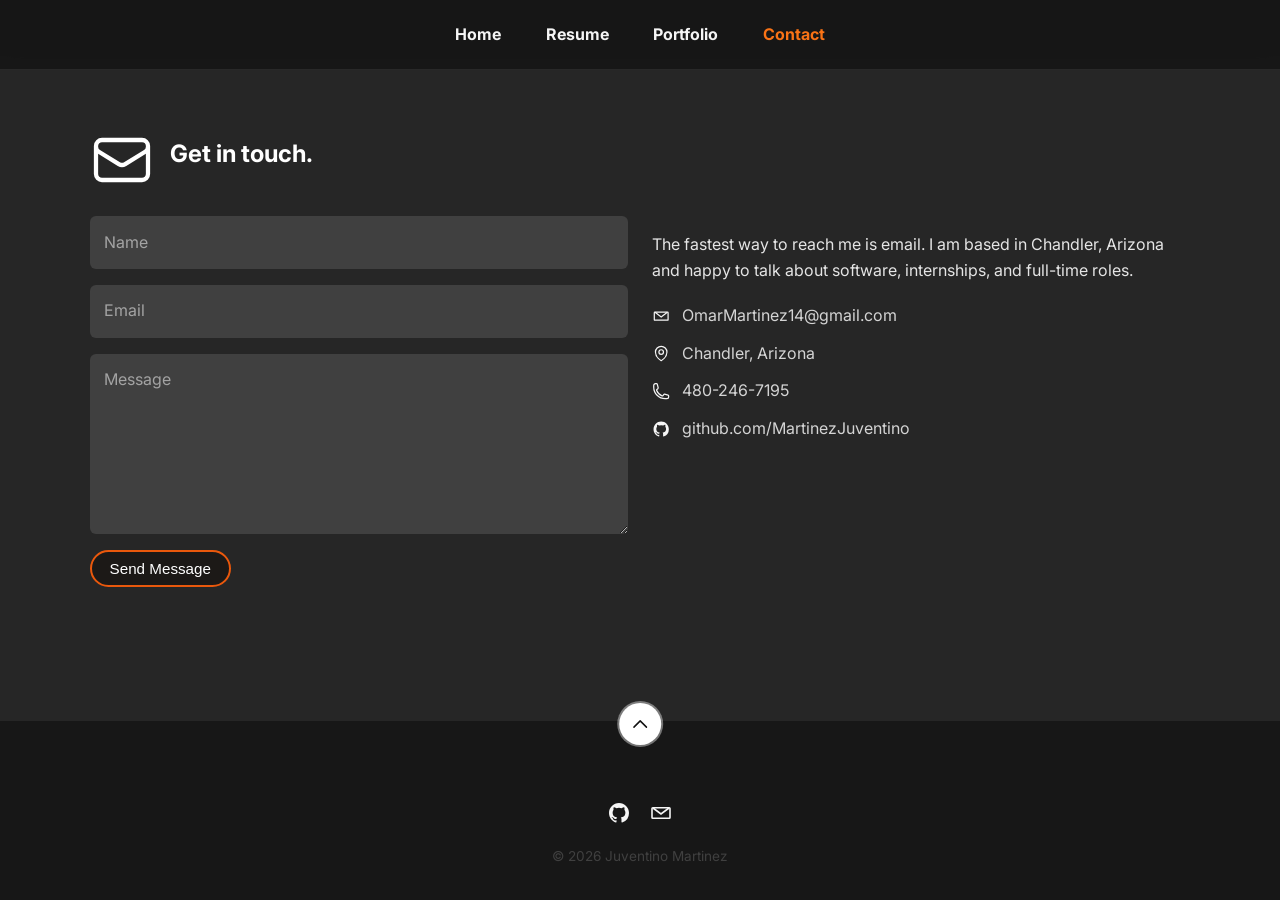
==== contact.html @ b1f65e57 "Split the site into navy Home, Resume, and Portfolio pages with working project and resume links. Co" ====
<!DOCTYPE html>
<html lang="en">
<head>
  <meta charset="utf-8" />
  <meta name="viewport" content="width=device-width, initial-scale=1" />
  <title>Contact — Juventino Martinez</title>
  <meta name="description" content="Contact Juventino Martinez, a Chandler, Arizona based software developer." />
  <link rel="preconnect" href="https://fonts.googleapis.com" />
  <link rel="preconnect" href="https://fonts.gstatic.com" crossorigin />
  <link href="https://fonts.googleapis.com/css2?family=Inter:wght@400;500;600;700;800&display=swap" rel="stylesheet" />
  <link rel="stylesheet" href="css/style.css" />
</head>
<body class="subpage" id="top">
  <a class="skip-link" href="#content">Skip to content</a>

  <header class="site-header" id="headerNav">
    <nav class="desktop-nav" aria-label="Primary">
      <a href="index.html">Home</a>
      <a href="resume.html">Resume</a>
      <a href="Portfolio.html">Portfolio</a>
      <a href="contact.html" aria-current="page">Contact</a>
    </nav>
    <button class="menu-toggle" type="button" aria-label="Open menu" aria-expanded="false" aria-controls="mobile-nav">
      <svg viewBox="0 0 24 24" aria-hidden="true"><path fill="currentColor" d="M3.75 6.75h16.5a.75.75 0 0 0 0-1.5H3.75a.75.75 0 0 0 0 1.5Zm0 6h16.5a.75.75 0 0 0 0-1.5H3.75a.75.75 0 0 0 0 1.5Zm0 6h16.5a.75.75 0 0 0 0-1.5H3.75a.75.75 0 0 0 0 1.5Z"/></svg>
    </button>
  </header>

  <div class="mobile-nav" id="mobile-nav" hidden>
    <div class="mobile-nav-panel">
      <a href="index.html">Home</a>
      <a href="resume.html">Resume</a>
      <a href="Portfolio.html">Portfolio</a>
      <a href="contact.html" aria-current="page">Contact</a>
    </div>
  </div>

  <main class="page-main" id="content">
    <section class="section section-dark contact">
      <div class="wrap">
        <div class="contact-heading">
          <svg viewBox="0 0 24 24" aria-hidden="true"><path fill="none" stroke="currentColor" stroke-width="1.6" stroke-linecap="round" stroke-linejoin="round" d="M21.75 6.75v10.5a2.25 2.25 0 0 1-2.25 2.25h-15a2.25 2.25 0 0 1-2.25-2.25V6.75m19.5 0A2.25 2.25 0 0 0 19.5 4.5h-15a2.25 2.25 0 0 0-2.25 2.25m19.5 0v.243a2.25 2.25 0 0 1-1.07 1.916l-7.5 4.615a2.25 2.25 0 0 1-2.36 0L3.32 8.91a2.25 2.25 0 0 1-1.07-1.916V6.75"/></svg>
          <h2>Get in touch.</h2>
        </div>
        <div class="contact-grid">
          <form id="contact-form">
            <label class="sr-only" for="name">Name</label>
            <input id="name" name="name" type="text" placeholder="Name" required autocomplete="name" />
            <label class="sr-only" for="email">Email</label>
            <input id="email" name="email" type="email" placeholder="Email" required autocomplete="email" />
            <label class="sr-only" for="message">Message</label>
            <textarea id="message" name="message" rows="6" maxlength="250" placeholder="Message" required></textarea>
            <button class="btn btn-primary" type="submit">Send Message</button>
            <p class="form-note" id="form-note" hidden></p>
          </form>
          <div>
            <p>The fastest way to reach me is email. I am based in Chandler, Arizona and happy to talk about software, internships, and full-time roles.</p>
            <ul class="contact-list">
              <li>
                <a href="mailto:OmarMartinez14@gmail.com">
                  <svg viewBox="0 0 24 24" aria-hidden="true"><path fill="none" stroke="currentColor" stroke-width="1.6" d="M3.75 6.75h16.5a.75.75 0 0 1 .75.75v9a.75.75 0 0 1-.75.75H3.75a.75.75 0 0 1-.75-.75v-9a.75.75 0 0 1 .75-.75Z"/><path fill="none" stroke="currentColor" stroke-width="1.6" d="m4 7 8 6 8-6"/></svg>
                  OmarMartinez14@gmail.com
                </a>
              </li>
              <li>
                <a href="https://www.google.com/maps/place/Chandler,+AZ" target="_blank" rel="noopener noreferrer">
                  <svg viewBox="0 0 24 24" aria-hidden="true"><path fill="none" stroke="currentColor" stroke-width="1.6" stroke-linecap="round" stroke-linejoin="round" d="M15 10.5a3 3 0 1 1-6 0 3 3 0 0 1 6 0Z"/><path fill="none" stroke="currentColor" stroke-width="1.6" d="M19.5 10.5c0 7.142-7.5 11.25-7.5 11.25S4.5 17.642 4.5 10.5a7.5 7.5 0 1 1 15 0Z"/></svg>
                  Chandler, Arizona
                </a>
              </li>
              <li>
                <a href="tel:+14802467195">
                  <svg viewBox="0 0 24 24" aria-hidden="true"><path fill="none" stroke="currentColor" stroke-width="1.6" stroke-linecap="round" stroke-linejoin="round" d="M2.25 6.75c0 8.284 6.716 15 15 15h2.25a2.25 2.25 0 0 0 2.25-2.25v-1.372c0-.516-.351-.966-.852-1.091l-4.423-1.106c-.44-.11-.902.055-1.173.417l-.97 1.293c-.282.376-.769.542-1.21.38a12.035 12.035 0 0 1-7.143-7.143c-.162-.441.004-.928.38-1.21l1.293-.97c.363-.271.527-.734.417-1.173L6.963 3.102a1.125 1.125 0 0 0-1.091-.852H4.5A2.25 2.25 0 0 0 2.25 4.5v2.25Z"/></svg>
                  480-246-7195
                </a>
              </li>
              <li>
                <a href="https://github.com/MartinezJuventino" target="_blank" rel="noopener noreferrer">
                  <svg viewBox="0 0 24 24" aria-hidden="true"><path fill="currentColor" d="M12 2C6.477 2 2 6.484 2 12.017c0 4.425 2.865 8.18 6.839 9.504.5.092.682-.217.682-.483 0-.237-.008-.868-.013-1.703-2.782.605-3.369-1.343-3.369-1.343-.454-1.158-1.11-1.466-1.11-1.466-.908-.62.069-.608.069-.608 1.003.07 1.531 1.032 1.531 1.032.892 1.53 2.341 1.088 2.91.832.092-.647.35-1.088.636-1.338-2.22-.253-4.555-1.113-4.555-4.951 0-1.093.39-1.988 1.029-2.688-.103-.253-.446-1.272.098-2.65 0 0 .84-.27 2.75 1.026A9.564 9.564 0 0 1 12 6.844a9.59 9.59 0 0 1 2.504.337c1.909-1.296 2.747-1.027 2.747-1.027.546 1.379.202 2.398.1 2.651.64.7 1.028 1.595 1.028 2.688 0 3.848-2.339 4.695-4.566 4.943.359.309.678.92.678 1.855 0 1.338-.012 2.419-.012 2.747 0 .268.18.58.688.482A10.019 10.019 0 0 0 22 12.017C22 6.484 17.522 2 12 2Z"/></svg>
                  github.com/MartinezJuventino
                </a>
              </li>
            </ul>
          </div>
        </div>
      </div>
    </section>
  </main>

  <footer class="site-footer">
    <a class="scroll-up" href="#top" aria-label="Back to top">
      <svg viewBox="0 0 24 24" aria-hidden="true"><path fill="none" stroke="currentColor" stroke-width="1.8" stroke-linecap="round" stroke-linejoin="round" d="m4.5 15.75 7.5-7.5 7.5 7.5"/></svg>
    </a>
    <div class="socials footer-socials">
      <a href="https://github.com/MartinezJuventino" target="_blank" rel="noopener noreferrer" aria-label="GitHub">
        <svg viewBox="0 0 24 24" aria-hidden="true"><path fill="currentColor" d="M12 2C6.477 2 2 6.484 2 12.017c0 4.425 2.865 8.18 6.839 9.504.5.092.682-.217.682-.483 0-.237-.008-.868-.013-1.703-2.782.605-3.369-1.343-3.369-1.343-.454-1.158-1.11-1.466-1.11-1.466-.908-.62.069-.608.069-.608 1.003.07 1.531 1.032 1.531 1.032.892 1.53 2.341 1.088 2.91.832.092-.647.35-1.088.636-1.338-2.22-.253-4.555-1.113-4.555-4.951 0-1.093.39-1.988 1.029-2.688-.103-.253-.446-1.272.098-2.65 0 0 .84-.27 2.75 1.026A9.564 9.564 0 0 1 12 6.844a9.59 9.59 0 0 1 2.504.337c1.909-1.296 2.747-1.027 2.747-1.027.546 1.379.202 2.398.1 2.651.64.7 1.028 1.595 1.028 2.688 0 3.848-2.339 4.695-4.566 4.943.359.309.678.92.678 1.855 0 1.338-.012 2.419-.012 2.747 0 .268.18.58.688.482A10.019 10.019 0 0 0 22 12.017C22 6.484 17.522 2 12 2Z"/></svg>
      </a>
      <a href="mailto:OmarMartinez14@gmail.com" aria-label="Email">
        <svg viewBox="0 0 24 24" aria-hidden="true"><path fill="none" stroke="currentColor" stroke-width="1.6" d="M3.75 6.75h16.5a.75.75 0 0 1 .75.75v9a.75.75 0 0 1-.75.75H3.75a.75.75 0 0 1-.75-.75v-9a.75.75 0 0 1 .75-.75Z"/><path fill="none" stroke="currentColor" stroke-width="1.6" d="m4 7 8 6 8-6"/></svg>
      </a>
    </div>
    <p class="copyright">© <span id="year"></span> Juventino Martinez</p>
  </footer>

  <script src="js/site.js"></script>
</body>
</html>
---- css/style.css ----
:root {
  --orange: #f97316;
  --orange-strong: #ea580c;
  --white: #fff;
  --stone-100: #f5f5f4;
  --stone-200: #e7e5e4;
  --neutral-100: #f5f5f5;
  --neutral-200: #e5e5e5;
  --neutral-300: #d4d4d4;
  --neutral-400: #a3a3a3;
  --neutral-500: #737373;
  --neutral-700: #404040;
  --neutral-800: #262626;
  --neutral-900: #171717;
  --gray-800: #1f2937;
  --text: #171717;
  --muted: #525252;
  --header-h: 56px;
}

*,
*::before,
*::after {
  box-sizing: border-box;
}

html {
  scroll-behavior: smooth;
}

body {
  margin: 0;
  font-family: Inter, ui-sans-serif, system-ui, -apple-system, Segoe UI, sans-serif;
  color: var(--text);
  background: var(--neutral-900);
  line-height: 1.6;
}

img {
  max-width: 100%;
}

a {
  color: inherit;
  text-decoration: none;
}

h1,
h2,
h3 {
  line-height: 1.2;
}

.skip-link {
  position: absolute;
  left: -999px;
  top: 0;
  background: var(--accent, var(--orange));
  color: #fff;
  padding: 0.5rem 1rem;
  z-index: 100;
}

.skip-link:focus {
  left: 0.5rem;
  top: 0.5rem;
}

.sr-only {
  position: absolute;
  width: 1px;
  height: 1px;
  padding: 0;
  margin: -1px;
  overflow: hidden;
  clip: rect(0, 0, 0, 0);
  border: 0;
}

.wrap {
  width: min(1100px, calc(100% - 2rem));
  margin: 0 auto;
}

.section {
  padding: 4.5rem 0;
  scroll-margin-top: 5rem;
}

.section-dark {
  background: var(--neutral-800);
  color: #e5e5e5;
}

.section-light {
  background: var(--neutral-100);
  color: var(--text);
}

.center {
  text-align: center;
}

/* Header */
.site-header {
  position: fixed;
  top: 0;
  left: 0;
  right: 0;
  z-index: 50;
  display: flex;
  justify-content: center;
  gap: 2rem;
  padding: 1rem;
  background: rgb(23 23 23 / 50%);
  backdrop-filter: blur(10px);
}

.subpage {
  display: flex;
  flex-direction: column;
  min-height: 100vh;
}

.subpage .site-header {
  background: rgb(23 23 23 / 94%);
  border-bottom: 1px solid rgb(255 255 255 / 8%);
}

.page-main {
  flex: 1;
  display: flex;
  flex-direction: column;
  padding-top: var(--header-h);
}

.page-main > .section {
  flex: 1;
}

.desktop-nav {
  display: none;
  gap: 2rem;
}

.desktop-nav a,
.mobile-nav a {
  color: #f5f5f5;
  font-weight: 700;
  text-transform: capitalize;
  padding: 0.35rem 0.4rem;
  border-radius: 6px;
  transition: color 0.3s ease;
}

.desktop-nav a:hover,
.desktop-nav a.active,
.mobile-nav a.active {
  color: var(--orange);
}

.menu-toggle {
  display: none;
  position: fixed;
  top: 0.5rem;
  right: 0.5rem;
  z-index: 60;
  border: 0;
  border-radius: 6px;
  background: var(--orange);
  color: #fff;
  padding: 0.5rem;
  cursor: pointer;
}

.menu-toggle svg {
  width: 2rem;
  height: 2rem;
  display: block;
}

.mobile-nav {
  position: fixed;
  inset: 0;
  z-index: 55;
  background: rgb(28 25 23 / 75%);
}

.mobile-nav-panel {
  width: 80%;
  max-width: 20rem;
  height: 100%;
  background: #292524;
  padding: 3.5rem 1rem 1rem;
  display: flex;
  flex-direction: column;
  gap: 0.5rem;
  transform: translateX(-100%);
  animation: slide-in 0.3s ease forwards;
}

@keyframes slide-in {
  to {
    transform: translateX(0);
  }
}

@media (min-width: 640px) {
  .desktop-nav {
    display: flex;
  }

  .menu-toggle {
    display: none;
  }
}

@media (max-width: 639px) {
  .site-header,
  .subpage .site-header {
    background: transparent;
    backdrop-filter: none;
    border-bottom: 0;
    padding: 0;
  }

  .menu-toggle {
    display: block;
  }
}

/* Hero */
.hero {
  position: relative;
  min-height: 100vh;
  display: flex;
  align-items: center;
  justify-content: center;
  overflow: hidden;
  color: #fff;
}

.hero-bg {
  position: absolute;
  inset: 0;
  background: url("../images/header-background.webp") center / cover no-repeat;
  transform: scale(1.05);
  animation: kenburns 28s ease-in-out infinite alternate;
}

body.home .hero-bg {
  background-image: url("../images/hero-desk.jpg");
  background-position: center 42%;
}

@keyframes kenburns {
  from {
    transform: scale(1.05) translate3d(0, 0, 0);
  }
  to {
    transform: scale(1.14) translate3d(-1.5%, -1%, 0);
  }
}

.stars {
  position: absolute;
  inset: 0;
  pointer-events: none;
  background-image:
    radial-gradient(1.5px 1.5px at 12% 18%, rgb(255 255 255 / 80%), transparent),
    radial-gradient(1px 1px at 28% 42%, rgb(255 255 255 / 70%), transparent),
    radial-gradient(1.5px 1.5px at 63% 22%, rgb(255 255 255 / 85%), transparent),
    radial-gradient(1px 1px at 81% 36%, rgb(255 255 255 / 60%), transparent),
    radial-gradient(1.5px 1.5px at 74% 68%, rgb(255 255 255 / 70%), transparent),
    radial-gradient(1px 1px at 41% 78%, rgb(255 255 255 / 55%), transparent);
  animation: twinkle 4.5s ease-in-out infinite;
}

@keyframes twinkle {
  0%,
  100% {
    opacity: 0.35;
  }
  50% {
    opacity: 0.9;
  }
}

.hero-card {
  position: relative;
  z-index: 1;
  width: min(64rem, calc(100% - 2rem));
  text-align: center;
  padding: 1.5rem;
  border-radius: 0.75rem;
  background: rgb(31 41 55 / 40%);
  box-shadow: 0 10px 30px rgb(0 0 0 / 35%);
  backdrop-filter: blur(8px);
  animation: rise 0.9s ease both;
}

@keyframes rise {
  from {
    opacity: 0;
    transform: translateY(24px);
  }
  to {
    opacity: 1;
    transform: translateY(0);
  }
}

.hero-card h1 {
  margin: 0 0 1rem;
  font-size: clamp(2.25rem, 6vw, 4.5rem);
  font-weight: 800;
}

.hero-card p {
  margin: 0 auto 1rem;
  max-width: 48rem;
  color: #e7e5e4;
  font-size: clamp(0.95rem, 1.6vw, 1.125rem);
}

.hero-card strong {
  color: #f5f5f4;
  font-weight: 700;
}

.socials {
  display: flex;
  justify-content: center;
  gap: 1rem;
  margin: 1rem 0 1.25rem;
}

.socials a {
  color: #f5f5f5;
  width: 1.6rem;
  height: 1.6rem;
  display: grid;
  place-items: center;
  transition: color 0.2s ease, transform 0.2s ease;
}

.socials a:hover {
  color: var(--orange);
  transform: translateY(-2px);
}

.socials svg {
  width: 1.5rem;
  height: 1.5rem;
}

.hero-actions {
  display: flex;
  justify-content: center;
  gap: 1rem;
  flex-wrap: wrap;
}

.btn {
  display: inline-flex;
  align-items: center;
  gap: 0.5rem;
  border-radius: 999px;
  border: 2px solid #fff;
  padding: 0.5rem 1.1rem;
  font-size: 0.95rem;
  font-weight: 500;
  color: #fff;
  background: transparent;
  cursor: pointer;
  transition: background 0.2s ease, transform 0.2s ease;
}

.btn svg {
  width: 1.25rem;
  height: 1.25rem;
}

.btn:hover,
.btn:focus-visible {
  background: rgb(55 65 81 / 80%);
}

.btn-primary {
  border-color: var(--orange);
}

.scroll-down,
.scroll-up {
  position: absolute;
  left: 50%;
  transform: translateX(-50%);
  width: 2.4rem;
  height: 2.4rem;
  border-radius: 999px;
  background: #fff;
  color: #111;
  display: grid;
  place-items: center;
  box-shadow: 0 0 0 2px rgb(255 255 255 / 40%);
}

.scroll-down {
  bottom: 1.5rem;
  animation: bounce 2s ease-in-out infinite;
}

.scroll-down svg,
.scroll-up svg {
  width: 1.25rem;
  height: 1.25rem;
}

@keyframes bounce {
  0%,
  100% {
    transform: translateX(-50%) translateY(0);
  }
  50% {
    transform: translateX(-50%) translateY(6px);
  }
}

/* About */
.about-grid {
  display: grid;
  gap: 1.5rem;
}

.avatar {
  width: 8rem;
  height: 8rem;
  border-radius: 0.75rem;
  display: grid;
  place-items: center;
  font-weight: 800;
  font-size: 2rem;
  color: #fff;
  background: linear-gradient(145deg, #1e3a5f, #0b1220 55%, var(--orange));
  justify-self: center;
}

.section-dark h2 {
  color: #fff;
  margin: 0 0 0.75rem;
  font-size: 1.5rem;
}

.about-facts {
  list-style: none;
  padding: 0;
  margin: 1.5rem 0 0;
  display: grid;
  gap: 1rem;
}

.about-facts li {
  display: flex;
  gap: 0.5rem;
  align-items: flex-start;
  font-size: 0.95rem;
}

.about-facts svg {
  width: 1.25rem;
  height: 1.25rem;
  flex: 0 0 auto;
  color: #fff;
  margin-top: 0.1rem;
}

.about-facts strong {
  color: #fff;
}

@media (min-width: 768px) {
  .about-grid {
    grid-template-columns: 10rem 1fr;
    align-items: start;
  }

  .avatar {
    width: 8rem;
    height: 8rem;
    justify-self: start;
  }

  .about-facts {
    grid-template-columns: 1fr 1fr;
  }
}

/* Home page — navy glass look */
body.home,
body.resume-page,
body.portfolio-page {
  --accent: #3b82f6;
  --accent-strong: #2563eb;
  --navy: #071422;
  --navy-deep: #050d18;
  background: var(--navy-deep);
}

body.home .site-header,
body.resume-page .site-header,
body.portfolio-page .site-header {
  background: rgb(7 18 34 / 42%);
}

body.resume-page.subpage .site-header,
body.portfolio-page.subpage .site-header {
  border-bottom: 0;
}

body.home .desktop-nav,
body.resume-page .desktop-nav,
body.portfolio-page .desktop-nav {
  gap: 2.4rem;
}

body.home .desktop-nav a,
body.home .mobile-nav a,
body.resume-page .desktop-nav a,
body.resume-page .mobile-nav a,
body.portfolio-page .desktop-nav a,
body.portfolio-page .mobile-nav a {
  font-weight: 500;
  color: rgb(226 232 240 / 82%);
  border-radius: 0;
  padding: 0.2rem 0.1rem 0.45rem;
}

body.home .desktop-nav a:hover,
body.home .desktop-nav a.active,
body.home .desktop-nav a[aria-current="page"],
body.home .mobile-nav a.active,
body.home .mobile-nav a[aria-current="page"],
body.resume-page .desktop-nav a:hover,
body.resume-page .desktop-nav a.active,
body.resume-page .desktop-nav a[aria-current="page"],
body.resume-page .mobile-nav a.active,
body.resume-page .mobile-nav a[aria-current="page"],
body.portfolio-page .desktop-nav a:hover,
body.portfolio-page .desktop-nav a.active,
body.portfolio-page .desktop-nav a[aria-current="page"],
body.portfolio-page .mobile-nav a.active,
body.portfolio-page .mobile-nav a[aria-current="page"] {
  color: #fff;
}

body.home .desktop-nav a.active,
body.home .desktop-nav a[aria-current="page"],
body.resume-page .desktop-nav a.active,
body.resume-page .desktop-nav a[aria-current="page"],
body.portfolio-page .desktop-nav a.active,
body.portfolio-page .desktop-nav a[aria-current="page"] {
  box-shadow: inset 0 -2px 0 #60a5fa;
}

body.home .menu-toggle,
body.resume-page .menu-toggle,
body.portfolio-page .menu-toggle {
  background: var(--accent);
}

body.home .mobile-nav,
body.resume-page .mobile-nav,
body.portfolio-page .mobile-nav {
  background: rgb(7 18 34 / 72%);
}

body.home .mobile-nav-panel,
body.resume-page .mobile-nav-panel,
body.portfolio-page .mobile-nav-panel {
  background: #0b1a30;
}

body.home .hero-card {
  width: min(54rem, calc(100% - 2rem));
  padding: 2.35rem 2.1rem 1.85rem;
  border-radius: 1.15rem;
  background: rgb(10 22 42 / 58%);
  border: 1px solid rgb(148 180 220 / 22%);
  box-shadow: 0 22px 50px rgb(0 0 0 / 38%);
  backdrop-filter: blur(18px);
}

body.home .hero-card h1 {
  margin-bottom: 0.85rem;
  font-size: clamp(2rem, 5vw, 3.2rem);
  font-weight: 700;
  letter-spacing: -0.03em;
}

body.home .hero-card p {
  margin-bottom: 1.55rem;
  color: #d7e3f2;
}

body.home .btn {
  min-width: 7.4rem;
  justify-content: center;
  padding: 0.55rem 1.25rem;
  font-weight: 600;
}

body.home .btn-primary {
  background: var(--accent);
  border-color: var(--accent);
}

body.home .btn-primary:hover,
body.home .btn-primary:focus-visible {
  background: var(--accent-strong);
  border-color: var(--accent-strong);
}

body.home .btn-ghost {
  background: transparent;
  border-color: rgb(255 255 255 / 72%);
}

body.home .btn-ghost:hover,
body.home .btn-ghost:focus-visible {
  background: rgb(15 23 42 / 55%);
}

body.home .scroll-down {
  background: rgb(10 22 42 / 62%);
  color: #fff;
  border: 1px solid rgb(255 255 255 / 38%);
  box-shadow: none;
}

body.home .about-section {
  position: relative;
  overflow: hidden;
  background: var(--navy);
  color: #d5deea;
  padding: 4.25rem 0 3.75rem;
}

body.home .about-deco {
  position: absolute;
  inset: 0;
  pointer-events: none;
  background-image:
    linear-gradient(115deg, transparent 0 8%, rgb(37 99 235 / 10%) 8.2% 8.45%, transparent 8.6% 18%, rgb(37 99 235 / 10%) 18.2% 18.4%, transparent 18.6%),
    radial-gradient(circle at 8% 70%, rgb(37 99 235 / 16%), transparent 22%),
    linear-gradient(90deg, rgb(59 130 246 / 18%) 1px, transparent 1px),
    linear-gradient(rgb(59 130 246 / 12%) 1px, transparent 1px);
  background-size: auto, auto, 120px 120px, 120px 120px;
  background-position: 0 0, 0 0, -40px 20px, -40px 20px;
  mask-image: linear-gradient(90deg, rgb(0 0 0 / 80%), transparent 42%);
}

body.home .about-deco::before,
body.home .about-deco::after {
  content: "";
  position: absolute;
  border: 1px solid rgb(59 130 246 / 28%);
  border-radius: 1.25rem;
  transform: rotate(-18deg);
}

body.home .about-deco::before {
  width: 13rem;
  height: 13rem;
  left: -3.5rem;
  top: 18%;
}

body.home .about-deco::after {
  width: 8.5rem;
  height: 8.5rem;
  left: 4.5rem;
  bottom: 8%;
}

body.home .about-grid {
  position: relative;
  z-index: 1;
  gap: 2.25rem;
}

body.home .avatar {
  width: 7.6rem;
  height: 7.6rem;
  border-radius: 1.15rem;
  border: 1px solid rgb(96 165 250 / 55%);
  background: rgb(12 28 52 / 85%);
  color: #60a5fa;
  font-family: ui-monospace, SFMono-Regular, Menlo, Consolas, monospace;
  font-size: 2.05rem;
  font-weight: 600;
  letter-spacing: -0.08em;
  box-shadow: 0 0 28px rgb(37 99 235 / 28%);
}

body.home .about-copy h2 {
  margin-bottom: 0.85rem;
  font-size: clamp(1.8rem, 3vw, 2.15rem);
  font-weight: 700;
}

body.home .about-copy p {
  margin: 0;
  max-width: 44rem;
  color: #c5d0de;
}

body.home .about-facts {
  margin-top: 1.4rem;
  padding-top: 1.3rem;
  border-top: 1px solid rgb(148 163 184 / 22%);
  gap: 1.05rem 2rem;
}

body.home .about-facts svg {
  color: #60a5fa;
}

body.home .about-facts strong {
  color: #e8eef7;
}

body.home .site-footer,
body.resume-page .site-footer,
body.portfolio-page .site-footer {
  background: var(--navy-deep);
}

body.home .socials a:hover,
body.resume-page .socials a:hover,
body.portfolio-page .socials a:hover {
  color: var(--accent);
}

body.home .copyright,
body.resume-page .copyright,
body.portfolio-page .copyright {
  color: #64748b;
}

@media (min-width: 768px) {
  body.home .about-grid {
    grid-template-columns: 8.5rem 1fr;
    align-items: start;
  }
}

/* Resume page — navy mockup */
body.resume-page {
  color: #d5deea;
}

body.resume-page .page-main {
  padding-top: 0;
}

.resume-hero {
  position: relative;
  overflow: hidden;
  min-height: 34rem;
  padding: 6.5rem 0 2.75rem;
  background:
    linear-gradient(180deg, rgb(5 13 24 / 18%) 0%, var(--navy-deep) 100%),
    #050d18;
}

.resume-hero-photo {
  position: absolute;
  inset: 0 0 auto auto;
  width: min(58%, 46rem);
  height: 100%;
  background: url("../images/hero-desk.jpg") right center / cover no-repeat;
  mask-image: linear-gradient(90deg, transparent 0%, #000 28%, #000 100%);
  -webkit-mask-image: linear-gradient(90deg, transparent 0%, #000 28%, #000 100%);
  pointer-events: none;
}

.resume-hero-photo::after {
  content: "";
  position: absolute;
  inset: 0;
  background: linear-gradient(180deg, transparent 55%, var(--navy-deep) 100%);
}

.resume-hero-copy {
  position: relative;
  z-index: 1;
  width: min(58rem, calc(100% - 2rem));
}

.resume-pill {
  display: inline-flex;
  align-items: center;
  gap: 0.45rem;
  margin: 0 0 1.15rem;
  padding: 0.38rem 0.85rem 0.38rem 0.7rem;
  border: 1px solid rgb(96 165 250 / 35%);
  border-radius: 999px;
  background: rgb(15 32 58 / 72%);
  color: #93c5fd;
  font-size: 0.82rem;
  font-weight: 600;
}

.resume-pill svg {
  width: 1rem;
  height: 1rem;
}

.resume-hero-copy h1 {
  margin: 0 0 0.45rem;
  color: #fff;
  font-size: clamp(2.4rem, 6vw, 3.7rem);
  font-weight: 800;
  letter-spacing: -0.04em;
}

.resume-hero .resume-role {
  margin: 0 0 1.15rem;
  color: #c9d7e8;
  font-size: 1.05rem;
  font-weight: 500;
}

.resume-hero .resume-role span {
  color: #64748b;
  padding: 0 0.45rem;
}

.resume-contacts {
  display: flex;
  flex-wrap: wrap;
  gap: 0.85rem 1.35rem;
  list-style: none;
  margin: 0 0 1.85rem;
  padding: 0;
}

.resume-contacts a {
  display: inline-flex;
  align-items: center;
  gap: 0.45rem;
  color: #9fb4cc;
  font-size: 0.95rem;
  font-weight: 500;
}

.resume-contacts a:hover,
.resume-contacts a:focus-visible {
  color: #fff;
}

.resume-contacts svg {
  width: 1.05rem;
  height: 1.05rem;
  color: #60a5fa;
}

.resume-summary {
  max-width: 46rem;
  padding-left: 1.05rem;
  border-left: 3px solid #3b82f6;
}

.resume-summary h2 {
  margin: 0 0 0.55rem;
  color: #fff;
  font-size: 1.2rem;
  font-weight: 700;
}

.resume-summary p {
  margin: 0;
  color: #b7c6d8;
  font-size: 0.98rem;
}

.resume-body {
  padding: 0.5rem 0 4rem;
  background: var(--navy-deep);
}

.resume-stack {
  display: grid;
  gap: 1.25rem;
}

.resume-card {
  padding: 1.45rem 1.45rem 1.35rem;
  border: 1px solid rgb(148 180 220 / 16%);
  border-radius: 1.15rem;
  background:
    linear-gradient(180deg, rgb(18 38 66 / 72%), rgb(10 24 44 / 78%));
  box-shadow: 0 18px 40px rgb(0 0 0 / 22%);
}

.resume-card h2 {
  display: flex;
  align-items: center;
  gap: 0.65rem;
  margin: 0 0 1.05rem;
  color: #fff;
  font-size: 1.28rem;
  font-weight: 700;
}

.resume-icon {
  width: 2rem;
  height: 2rem;
  border-radius: 0.65rem;
  display: grid;
  place-items: center;
  background: rgb(37 99 235 / 18%);
  color: #60a5fa;
  flex: 0 0 auto;
}

.resume-icon svg {
  width: 1.1rem;
  height: 1.1rem;
}

.resume-edu-title {
  margin: 0 0 0.3rem;
  color: #e8eef7;
  font-size: 1.05rem;
  font-weight: 700;
}

.resume-edu-meta {
  margin: 0;
  color: #8ea2b8;
}

.resume-edu-meta a {
  color: #93c5fd;
  font-weight: 600;
}

.resume-edu-meta a:hover,
.resume-edu-meta a:focus-visible,
.resume-company a:hover,
.resume-company a:focus-visible {
  text-decoration: underline;
}

.resume-edu-meta span {
  padding: 0 0.4rem;
}

.resume-job {
  display: grid;
  gap: 1.1rem;
}

.resume-job-side {
  min-width: 0;
}

.resume-logo {
  display: inline-flex;
  color: #fff;
  margin: 0 0 0.85rem;
}

.resume-logo img {
  display: block;
  width: min(13.5rem, 100%);
  height: auto;
}

.resume-job-side h3 {
  margin: 0 0 0.2rem;
  color: #fff;
  font-size: 1.02rem;
  font-weight: 700;
  line-height: 1.35;
}

.resume-company {
  margin: 0;
  color: #93c5fd;
  font-weight: 600;
}

.resume-dates {
  margin: 0.2rem 0 0;
  color: #8ea2b8;
  font-size: 0.92rem;
}

.resume-bullets {
  margin: 0;
  padding: 0 0 0 1.15rem;
  color: #c5d0de;
}

.resume-bullets li + li {
  margin-top: 0.65rem;
}

.resume-more {
  margin-top: 1.35rem;
  padding-top: 0.35rem;
  border-top: 1px solid rgb(148 163 184 / 16%);
}

.resume-more summary {
  display: flex;
  align-items: center;
  gap: 0.75rem;
  cursor: pointer;
  list-style: none;
  padding: 0.85rem 0.15rem;
}

.resume-more summary::-webkit-details-marker {
  display: none;
}

.resume-more-icon {
  width: 2rem;
  height: 2rem;
  border-radius: 999px;
  display: grid;
  place-items: center;
  background: rgb(37 99 235 / 16%);
  color: #60a5fa;
  flex: 0 0 auto;
}

.resume-more-icon::before {
  content: "···";
  font-size: 1.05rem;
  letter-spacing: 0.08em;
  line-height: 1;
  margin-top: -0.15rem;
}

.resume-more summary strong {
  display: block;
  color: #e8eef7;
  font-size: 1rem;
}

.resume-more summary small {
  display: block;
  color: #8ea2b8;
  font-size: 0.88rem;
}

.resume-more summary:hover strong,
.resume-more summary:focus-visible strong {
  color: #fff;
}

.resume-more-body {
  padding: 0.2rem 0 0.4rem;
}

.resume-job-extra {
  margin-top: 1.35rem;
  padding-top: 1.15rem;
  border-top: 1px solid rgb(148 163 184 / 14%);
}

.resume-skills {
  display: grid;
  gap: 1.15rem;
}

.resume-skills h3 {
  display: flex;
  align-items: center;
  gap: 0.4rem;
  margin: 0 0 0.4rem;
  color: #dbe7f6;
  font-size: 0.95rem;
  font-weight: 700;
}

.resume-skills h3 svg {
  width: 1rem;
  height: 1rem;
  color: #60a5fa;
}

.resume-skills p {
  margin: 0;
  color: #9fb0c4;
  font-size: 0.9rem;
}

.resume-projects-card {
  display: grid;
  gap: 1.25rem;
}

.resume-project-list {
  list-style: none;
  margin: 0;
  padding: 0;
  display: grid;
  gap: 1rem;
}

.resume-project-list a {
  display: inline-flex;
  align-items: center;
  gap: 0.35rem;
  color: #93c5fd;
  font-weight: 700;
}

.resume-project-list a svg {
  width: 0.95rem;
  height: 0.95rem;
}

.resume-project-list a:hover,
.resume-project-list a:focus-visible {
  color: #fff;
}

.resume-project-list p {
  margin: 0.2rem 0 0;
  color: #9fb0c4;
  font-size: 0.92rem;
}

.resume-laptop {
  justify-self: center;
  width: min(16.5rem, 100%);
}

.resume-laptop-lid {
  height: 9.4rem;
  border-radius: 0.7rem 0.7rem 0.35rem 0.35rem;
  border: 1px solid rgb(148 180 220 / 28%);
  background:
    radial-gradient(circle at 70% 30%, rgb(59 130 246 / 28%), transparent 42%),
    linear-gradient(160deg, #16325a, #0b1a30 58%, #071422);
  display: grid;
  place-items: center;
  color: #60a5fa;
  font-family: ui-monospace, SFMono-Regular, Menlo, Consolas, monospace;
  font-size: 2.4rem;
  font-weight: 600;
  letter-spacing: -0.08em;
  box-shadow: inset 0 0 0 6px #0b1728;
}

.resume-laptop-base {
  height: 0.7rem;
  margin: 0.15rem -0.55rem 0;
  border-radius: 0 0 0.7rem 0.7rem;
  background: linear-gradient(180deg, #1e3a5f, #0b1728);
}

@media (min-width: 768px) {
  .resume-hero {
    min-height: 38rem;
    padding: 7.2rem 0 3.2rem;
  }

  .resume-card {
    padding: 1.7rem 1.8rem 1.55rem;
  }

  .resume-job,
  .resume-job-extra {
    grid-template-columns: 15.5rem 1fr;
    gap: 1.6rem;
    align-items: start;
  }

  .resume-skills {
    grid-template-columns: repeat(4, 1fr);
    gap: 1.25rem 1.5rem;
  }

  .resume-projects-card {
    grid-template-columns: 1fr 16.5rem;
    align-items: center;
  }
}

@media (max-width: 767px) {
  .resume-hero {
    min-height: 0;
    padding: 5.25rem 0 1.5rem;
  }

  .resume-hero-photo {
    width: 100%;
    opacity: 0.28;
    mask-image: linear-gradient(180deg, #000 0%, transparent 86%);
    -webkit-mask-image: linear-gradient(180deg, #000 0%, transparent 86%);
  }

  .resume-contacts {
    flex-direction: column;
    gap: 0.55rem;
  }
}

/* Resume */
.resume-block + .resume-block {
  border-top: 2px solid var(--neutral-300);
  margin-top: 2rem;
  padding-top: 2rem;
}

.resume h2 {
  font-size: 1.35rem;
  margin: 0 0 1.25rem;
}

.resume-intro {
  margin-bottom: 0.5rem;
}

.resume-kicker {
  margin: 0 0 0.45rem;
  color: var(--orange-strong);
  font-size: 0.78rem;
  font-weight: 700;
  letter-spacing: 0.12em;
  text-transform: uppercase;
}

.resume-intro h1 {
  margin: 0 0 0.4rem;
  font-size: clamp(2rem, 4vw, 2.8rem);
  font-weight: 800;
}

.resume-role {
  margin: 0 0 0.45rem;
  font-size: 1.05rem;
  font-weight: 600;
}

.resume-role span {
  color: var(--neutral-400);
  padding: 0 0.35rem;
}

.resume-contact-line {
  margin: 0;
  color: var(--muted);
}

.resume-contact-line a {
  color: var(--orange-strong);
  font-weight: 600;
}

.resume-contact-line a:hover {
  text-decoration: underline;
}

.resume-contact-line span {
  padding: 0 0.35rem;
}

.skill-dl {
  margin: 0;
}

.skill-dl div + div {
  margin-top: 1.15rem;
}

.skill-dl dt {
  font-weight: 700;
  margin-bottom: 0.15rem;
}

.skill-dl dd {
  margin: 0;
}

.project-links {
  margin: 0;
  padding-left: 1.2rem;
}

.project-links a {
  color: var(--orange-strong);
  font-weight: 600;
}

.project-links a:hover {
  text-decoration: underline;
}

.timeline article + article {
  margin-top: 2rem;
}

.timeline h3 {
  margin: 0 0 0.35rem;
  font-size: 1.2rem;
}

.meta {
  margin: 0 0 0.75rem;
  font-size: 0.95rem;
  font-style: italic;
  color: var(--muted);
}

.meta span {
  font-style: normal;
  padding: 0 0.35rem;
}

.timeline ul {
  margin: 0;
  padding-left: 1.2rem;
}

.timeline li {
  margin: 0.35rem 0;
}

.chips {
  display: flex;
  flex-wrap: wrap;
  gap: 0.5rem;
  list-style: none;
  padding: 0;
  margin: 0;
}

.chips li {
  background: #fff;
  border: 1px solid var(--neutral-300);
  border-radius: 999px;
  padding: 0.35rem 0.75rem;
  font-size: 0.85rem;
}

.skills-lead {
  color: var(--muted);
  margin-top: 0;
}

.skill-groups {
  display: grid;
  gap: 1.5rem;
}

.skill-groups h3 {
  text-align: center;
  margin: 0 0 0.75rem;
}

.skill {
  margin-bottom: 0.65rem;
}

.skill span {
  display: block;
  margin: 0 0 0.25rem 0.4rem;
  font-size: 0.9rem;
  font-weight: 500;
}

.track {
  height: 1.25rem;
  border-radius: 999px;
  background: var(--neutral-300);
  overflow: hidden;
}

.fill {
  height: 100%;
  width: 0;
  border-radius: 999px;
  background: #fb923c;
  transition: width 1.1s ease;
}

.skill.in-view .fill {
  width: var(--level);
}

@media (min-width: 768px) {
  .skill-groups {
    grid-template-columns: 1fr 1fr;
  }

  .timeline article {
    text-align: left;
  }
}

/* Portfolio */
body.portfolio-page {
  color: #d5deea;
}

body.portfolio-page .page-main {
  position: relative;
  overflow: hidden;
  padding-top: 5.4rem;
  padding-bottom: 2rem;
}

.portfolio-deco {
  position: absolute;
  inset: 0;
  pointer-events: none;
  background-image:
    linear-gradient(115deg, transparent 0 58%, rgb(37 99 235 / 10%) 58.2% 58.45%, transparent 58.6% 78%, rgb(37 99 235 / 10%) 78.2% 78.4%, transparent 78.6%),
    radial-gradient(circle at 88% 18%, rgb(37 99 235 / 18%), transparent 24%),
    radial-gradient(circle at 8% 72%, rgb(37 99 235 / 14%), transparent 22%),
    linear-gradient(90deg, rgb(59 130 246 / 12%) 1px, transparent 1px),
    linear-gradient(rgb(59 130 246 / 10%) 1px, transparent 1px);
  background-size: auto, auto, auto, 120px 120px, 120px 120px;
}

.project-block {
  position: relative;
  z-index: 1;
  display: grid;
  gap: 1.6rem;
  margin-bottom: 2.4rem;
}

.project-block-reverse {
  padding-top: 2.4rem;
  border-top: 1px solid rgb(59 130 246 / 22%);
}

.project-copy {
  max-width: 36rem;
}

.project-pill {
  display: inline-flex;
  align-items: center;
  gap: 0.45rem;
  margin: 0 0 1rem;
  padding: 0.38rem 0.85rem 0.38rem 0.7rem;
  border: 1px solid rgb(96 165 250 / 35%);
  border-radius: 999px;
  background: rgb(15 32 58 / 72%);
  color: #93c5fd;
  font-size: 0.82rem;
  font-weight: 600;
}

.project-pill svg {
  width: 1rem;
  height: 1rem;
}

.project-copy h1,
.project-copy h2 {
  margin: 0 0 0.85rem;
  color: #fff;
  font-size: clamp(1.7rem, 3.4vw, 2.35rem);
  font-weight: 800;
  letter-spacing: -0.04em;
}

.project-copy h1 a,
.project-copy h2 a {
  color: inherit;
  white-space: nowrap;
}

.project-copy h1 a::after,
.project-copy h2 a::after {
  content: "";
  display: inline-block;
  width: 0.72em;
  height: 0.72em;
  margin: 0 0 -0.05em 0.32em;
  background: #60a5fa;
  mask: url("data:image/svg+xml;utf8,<svg xmlns='http://www.w3.org/2000/svg' viewBox='0 0 24 24'><path fill='none' stroke='black' stroke-width='2.2' stroke-linecap='round' stroke-linejoin='round' d='M7 17 17 7M9 7h8v8'/></svg>") center / contain no-repeat;
  -webkit-mask: url("data:image/svg+xml;utf8,<svg xmlns='http://www.w3.org/2000/svg' viewBox='0 0 24 24'><path fill='none' stroke='black' stroke-width='2.2' stroke-linecap='round' stroke-linejoin='round' d='M7 17 17 7M9 7h8v8'/></svg>") center / contain no-repeat;
}

.project-copy h1 a:hover,
.project-copy h1 a:focus-visible,
.project-copy h2 a:hover,
.project-copy h2 a:focus-visible {
  color: #93c5fd;
}

.project-copy > p {
  margin: 0 0 1.2rem;
  color: #b7c6d8;
  font-size: 0.98rem;
}

.tech-chips {
  display: flex;
  flex-wrap: wrap;
  gap: 0.55rem;
  list-style: none;
  margin: 0 0 1.35rem;
  padding: 0;
}

.tech-chips li {
  display: inline-flex;
  align-items: center;
  gap: 0.4rem;
  padding: 0.42rem 0.75rem;
  border-radius: 999px;
  border: 1px solid rgb(148 180 220 / 16%);
  background: rgb(12 28 52 / 78%);
  color: #dbe7f6;
  font-size: 0.82rem;
  font-weight: 600;
}

.tech-chips svg {
  width: 1rem;
  height: 1rem;
  color: #60a5fa;
}

.project-cta {
  min-width: 8.6rem;
  justify-content: center;
  padding: 0.58rem 1.2rem;
  font-weight: 600;
  background: var(--accent, #3b82f6);
  border-color: var(--accent, #3b82f6);
}

.project-cta:hover,
.project-cta:focus-visible {
  background: var(--accent-strong, #2563eb);
  border-color: var(--accent-strong, #2563eb);
}

.portfolio-close {
  position: relative;
  z-index: 1;
  display: grid;
  gap: 1.2rem;
  align-items: center;
  margin: 0.5rem auto 1.5rem;
  padding: 1.35rem 1.4rem;
  border: 1px solid rgb(148 180 220 / 16%);
  border-radius: 1.15rem;
  background: linear-gradient(180deg, rgb(18 38 66 / 72%), rgb(10 24 44 / 78%));
}

.portfolio-close .resume-laptop {
  width: min(11.5rem, 100%);
}

.portfolio-close .resume-laptop-lid {
  height: 6.6rem;
  font-size: 1.7rem;
}

.portfolio-close h2 {
  margin: 0 0 0.4rem;
  color: #fff;
  font-size: 1.35rem;
}

.portfolio-close p {
  margin: 0;
  color: #9fb0c4;
}

@media (min-width: 960px) {
  body.portfolio-page .wrap {
    width: min(1160px, calc(100% - 3rem));
  }

  .project-block {
    grid-template-columns: minmax(22rem, 1fr) minmax(22rem, 1.15fr);
    align-items: center;
    gap: 1.5rem 1rem;
    margin-bottom: 2.2rem;
  }

  .project-block-reverse {
    grid-template-columns: minmax(22rem, 1.15fr) minmax(22rem, 1fr);
  }

  .project-block-reverse .project-copy {
    order: 2;
  }

  .portfolio-close {
    grid-template-columns: 9.5rem 1fr;
    gap: 1.4rem;
    padding: 1.45rem 1.8rem;
  }
}

.coverflow {
  --cover-w: min(17.5rem, 58vw);
  --cover-h: min(12.4rem, 42vw);
  --spread: min(6.4rem, 18vw);
  position: relative;
  height: calc(var(--cover-h) + 5.2rem);
  max-width: 100%;
  overflow: hidden;
  user-select: none;
  touch-action: pan-y;
}

.coverflow-stage {
  position: absolute;
  inset: 0 0 2.6rem;
  perspective: 1400px;
  transform-style: preserve-3d;
}

.coverflow-card {
  --offset: 0;
  --scale: 1;
  --rot: 0deg;
  --depth: 0px;
  position: absolute;
  top: 50%;
  left: 50%;
  width: var(--cover-w);
  height: var(--cover-h);
  margin: 0;
  border-radius: 1.15rem;
  padding: 3px;
  background: linear-gradient(145deg, #22d3ee, #6366f1 42%, #ec4899);
  box-shadow: 0 18px 40px rgb(0 0 0 / 40%);
  transform:
    translate(-50%, -50%)
    translateX(calc(var(--offset) * var(--spread)))
    translateZ(var(--depth))
    rotateY(var(--rot))
    scale(var(--scale));
  transform-style: preserve-3d;
  transition: transform 0.55s cubic-bezier(0.22, 0.7, 0.25, 1), opacity 0.45s ease, filter 0.45s ease;
  cursor: pointer;
  overflow: hidden;
}

.coverflow-card.is-active {
  cursor: zoom-in;
  box-shadow:
    0 0 0 1px rgb(255 255 255 / 12%),
    0 0 38px rgb(59 130 246 / 35%),
    0 24px 50px rgb(0 0 0 / 55%);
}

.coverflow-card.is-hidden {
  opacity: 0;
  pointer-events: none;
}

.coverflow-card img {
  width: 100%;
  height: 100%;
  object-fit: cover;
  object-position: top center;
  border-radius: 1rem;
  display: block;
  background: #0b1220;
}

.coverflow-nav {
  position: absolute;
  top: calc(50% - 1.3rem);
  z-index: 30;
  width: 2.6rem;
  height: 2.6rem;
  border: 0;
  border-radius: 999px;
  background: #fff;
  color: #111;
  display: grid;
  place-items: center;
  cursor: pointer;
  box-shadow: 0 8px 20px rgb(0 0 0 / 35%);
}

.coverflow-nav svg {
  width: 1.2rem;
  height: 1.2rem;
}

.coverflow-nav:hover,
.coverflow-nav:focus-visible {
  background: var(--accent, #3b82f6);
  color: #fff;
  outline: none;
}

.coverflow-nav.prev {
  left: max(0.45rem, calc(50% - var(--cover-w) / 2 - 3.8rem));
}

.coverflow-nav.next {
  right: max(0.45rem, calc(50% - var(--cover-w) / 2 - 3.8rem));
}

.coverflow-dots {
  position: absolute;
  left: 0;
  right: 0;
  bottom: 0.7rem;
  display: flex;
  justify-content: center;
  gap: 0.45rem;
}

.coverflow-dots button {
  width: 0.55rem;
  height: 0.55rem;
  padding: 0;
  border: 0;
  border-radius: 999px;
  background: rgb(255 255 255 / 28%);
  cursor: pointer;
}

.coverflow-dots button.is-active {
  width: 1.35rem;
  background: var(--accent, #3b82f6);
}

body.portfolio-page .coverflow {
  --cover-w: min(18.2rem, 70vw);
  --cover-h: min(12.6rem, 48vw);
  --spread: min(6.2rem, 20vw);
}

body.portfolio-page .coverflow-stage {
  inset: 0;
}

body.portfolio-page .coverflow-dots {
  display: none;
}

body.portfolio-page .coverflow-card {
  background: linear-gradient(145deg, #38bdf8, #2563eb 55%, #1d4ed8);
  padding: 4px;
}

body.portfolio-page .coverflow::before {
  content: "";
  position: absolute;
  inset: 18% 12% 22%;
  border-radius: 50%;
  background: radial-gradient(circle, rgb(37 99 235 / 32%), transparent 68%);
  pointer-events: none;
}

@media (min-width: 960px) {
  .coverflow,
  body.portfolio-page .coverflow {
    --cover-w: 19.5rem;
    --cover-h: 13.4rem;
    --spread: 7.1rem;
    height: 22.5rem;
  }
}

@media (max-width: 639px) {
  .coverflow,
  body.portfolio-page .coverflow {
    --cover-w: min(16.5rem, 78vw);
    --cover-h: min(11.4rem, 54vw);
    --spread: min(5.2rem, 22vw);
    height: 18.5rem;
  }

  .coverflow-nav.prev {
    left: 0.4rem;
  }

  .coverflow-nav.next {
    right: 0.4rem;
  }
}

.lightbox {
  width: min(92vw, 72rem);
  max-width: 92vw;
  max-height: 92vh;
  margin: auto;
  padding: 0;
  border: 0;
  background: transparent;
}

.lightbox[open] {
  display: grid;
  place-items: center;
}

.lightbox::backdrop {
  background: rgb(0 0 0 / 82%);
}

.lightbox img {
  display: block;
  width: 100%;
  max-height: 88vh;
  object-fit: contain;
  border-radius: 0.85rem;
  background: #0b1220;
  box-shadow: 0 24px 60px rgb(0 0 0 / 55%);
}

.lightbox-close {
  position: absolute;
  top: 0.6rem;
  right: 0.6rem;
  z-index: 2;
  width: 2.4rem;
  height: 2.4rem;
  border: 0;
  border-radius: 999px;
  background: rgb(23 23 23 / 82%);
  color: #fff;
  display: grid;
  place-items: center;
  cursor: pointer;
}

.lightbox-close svg {
  width: 1.2rem;
  height: 1.2rem;
}

.lightbox-close:hover,
.lightbox-close:focus-visible {
  background: var(--orange);
  outline: none;
}

/* Contact */
.contact-heading {
  display: flex;
  align-items: center;
  gap: 1rem;
  margin-bottom: 1.5rem;
}

.contact-heading svg {
  display: none;
  width: 4rem;
  height: 4rem;
  color: #fff;
}

.contact-grid {
  display: grid;
  gap: 1.5rem;
}

form {
  display: grid;
  gap: 1rem;
}

input,
textarea {
  width: 100%;
  border: 0;
  border-radius: 0.375rem;
  background: var(--neutral-700);
  color: #e5e5e5;
  padding: 0.85rem 0.9rem;
  font: inherit;
}

input::placeholder,
textarea::placeholder {
  color: var(--neutral-400);
}

input:focus,
textarea:focus {
  outline: 2px solid var(--orange-strong);
  outline-offset: 1px;
}

form .btn {
  width: max-content;
  background: #1c1917;
  border-color: var(--orange-strong);
}

.form-note {
  margin: 0;
  color: #fdba74;
}

.contact-list {
  list-style: none;
  padding: 0;
  margin: 1.25rem 0 0;
  display: grid;
  gap: 0.75rem;
}

.contact-list a {
  display: flex;
  align-items: center;
  gap: 0.75rem;
  color: #d4d4d4;
  transition: color 0.2s ease;
}

.contact-list a:hover {
  color: var(--orange);
}

.contact-list svg {
  width: 1.15rem;
  height: 1.15rem;
  flex: 0 0 auto;
  color: #f5f5f5;
}

@media (min-width: 768px) {
  .contact-heading svg {
    display: block;
  }

  .contact-grid {
    grid-template-columns: 1fr 1fr;
    align-items: start;
  }
}

/* Footer */
.site-footer {
  position: relative;
  background: var(--neutral-900);
  color: var(--neutral-500);
  padding: 3.5rem 1rem 2rem;
  text-align: center;
}

.scroll-up {
  top: -1.1rem;
  width: 2.6rem;
  height: 2.6rem;
}

.footer-socials {
  margin-top: 1.5rem;
  color: var(--neutral-500);
}

.copyright {
  margin: 1rem 0 0;
  font-size: 0.85rem;
  color: #404040;
}

@media (prefers-reduced-motion: reduce) {
  html {
    scroll-behavior: auto;
  }

  .hero-bg,
  .stars,
  .hero-card,
  .scroll-down,
  .fill,
  .mobile-nav-panel,
  .coverflow-card {
    animation: none;
    transition: none;
  }
}
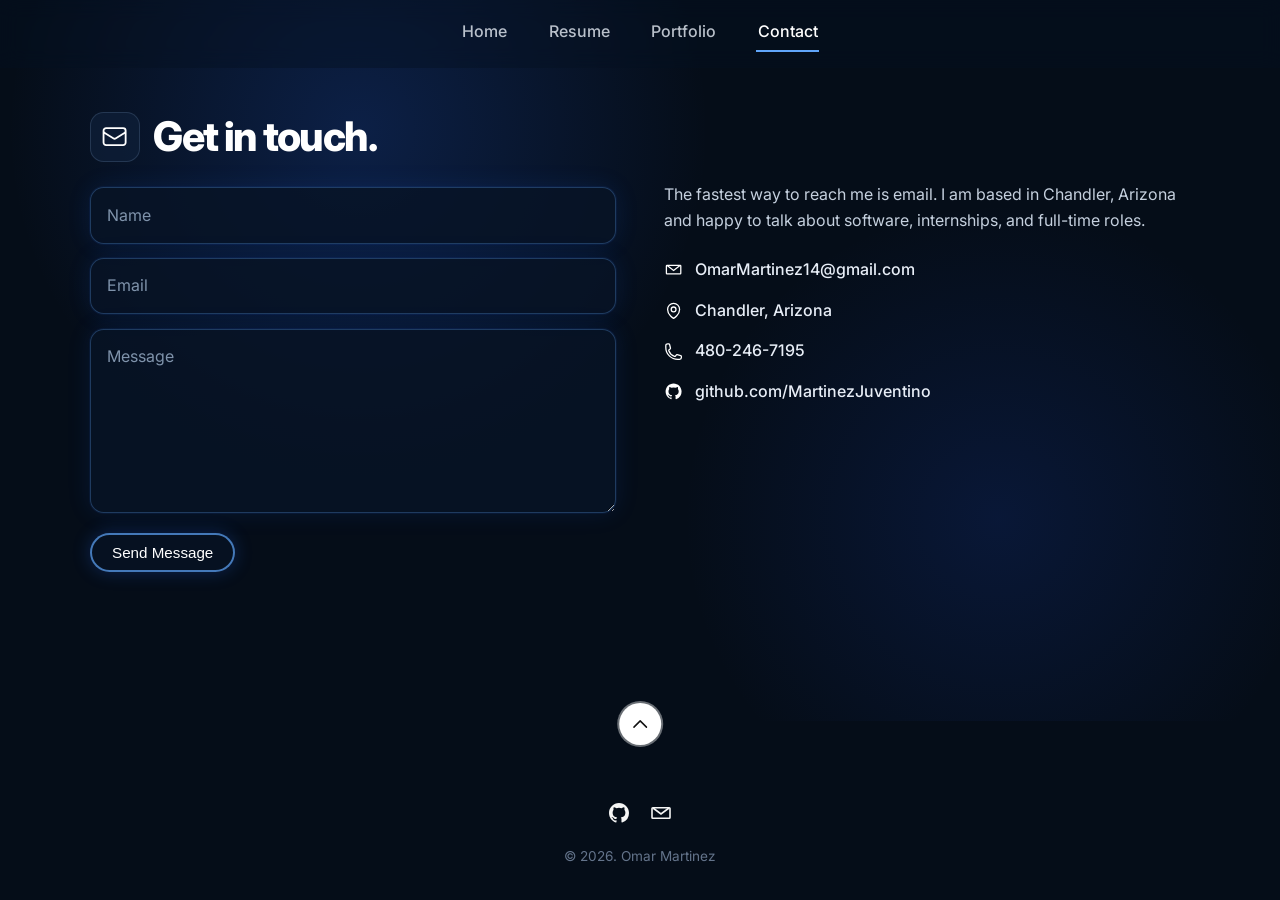
==== commit da33ce2c: "Restyle the Contact page to match the navy layout used across the rest of the site. Co-authored-by: " ====
--- a/contact.html
+++ b/contact.html
@@ -10,7 +10,7 @@
   <link href="https://fonts.googleapis.com/css2?family=Inter:wght@400;500;600;700;800&display=swap" rel="stylesheet" />
   <link rel="stylesheet" href="css/style.css" />
 </head>
-<body class="subpage" id="top">
+<body class="subpage contact-page" id="top">
   <a class="skip-link" href="#content">Skip to content</a>
 
   <header class="site-header" id="headerNav">
@@ -35,25 +35,29 @@
   </div>
 
   <main class="page-main" id="content">
-    <section class="section section-dark contact">
+    <section class="section contact-section">
       <div class="wrap">
-        <div class="contact-heading">
-          <svg viewBox="0 0 24 24" aria-hidden="true"><path fill="none" stroke="currentColor" stroke-width="1.6" stroke-linecap="round" stroke-linejoin="round" d="M21.75 6.75v10.5a2.25 2.25 0 0 1-2.25 2.25h-15a2.25 2.25 0 0 1-2.25-2.25V6.75m19.5 0A2.25 2.25 0 0 0 19.5 4.5h-15a2.25 2.25 0 0 0-2.25 2.25m19.5 0v.243a2.25 2.25 0 0 1-1.07 1.916l-7.5 4.615a2.25 2.25 0 0 1-2.36 0L3.32 8.91a2.25 2.25 0 0 1-1.07-1.916V6.75"/></svg>
-          <h2>Get in touch.</h2>
-        </div>
         <div class="contact-grid">
-          <form id="contact-form">
-            <label class="sr-only" for="name">Name</label>
-            <input id="name" name="name" type="text" placeholder="Name" required autocomplete="name" />
-            <label class="sr-only" for="email">Email</label>
-            <input id="email" name="email" type="email" placeholder="Email" required autocomplete="email" />
-            <label class="sr-only" for="message">Message</label>
-            <textarea id="message" name="message" rows="6" maxlength="250" placeholder="Message" required></textarea>
-            <button class="btn btn-primary" type="submit">Send Message</button>
-            <p class="form-note" id="form-note" hidden></p>
-          </form>
           <div>
-            <p>The fastest way to reach me is email. I am based in Chandler, Arizona and happy to talk about software, internships, and full-time roles.</p>
+            <div class="contact-heading">
+              <span class="contact-heading-icon" aria-hidden="true">
+                <svg viewBox="0 0 24 24"><path fill="none" stroke="currentColor" stroke-width="1.6" stroke-linecap="round" stroke-linejoin="round" d="M21.75 6.75v10.5a2.25 2.25 0 0 1-2.25 2.25h-15a2.25 2.25 0 0 1-2.25-2.25V6.75m19.5 0A2.25 2.25 0 0 0 19.5 4.5h-15a2.25 2.25 0 0 0-2.25 2.25m19.5 0v.243a2.25 2.25 0 0 1-1.07 1.916l-7.5 4.615a2.25 2.25 0 0 1-2.36 0L3.32 8.91a2.25 2.25 0 0 1-1.07-1.916V6.75"/></svg>
+              </span>
+              <h1>Get in touch.</h1>
+            </div>
+            <form id="contact-form">
+              <label class="sr-only" for="name">Name</label>
+              <input id="name" name="name" type="text" placeholder="Name" required autocomplete="name" />
+              <label class="sr-only" for="email">Email</label>
+              <input id="email" name="email" type="email" placeholder="Email" required autocomplete="email" />
+              <label class="sr-only" for="message">Message</label>
+              <textarea id="message" name="message" rows="6" maxlength="250" placeholder="Message" required></textarea>
+              <button class="btn btn-primary" type="submit">Send Message</button>
+              <p class="form-note" id="form-note" hidden></p>
+            </form>
+          </div>
+          <div class="contact-aside">
+            <p class="contact-copy">The fastest way to reach me is email. I am based in Chandler, Arizona and happy to talk about software, internships, and full-time roles.</p>
             <ul class="contact-list">
               <li>
                 <a href="mailto:OmarMartinez14@gmail.com">
@@ -98,7 +102,7 @@
         <svg viewBox="0 0 24 24" aria-hidden="true"><path fill="none" stroke="currentColor" stroke-width="1.6" d="M3.75 6.75h16.5a.75.75 0 0 1 .75.75v9a.75.75 0 0 1-.75.75H3.75a.75.75 0 0 1-.75-.75v-9a.75.75 0 0 1 .75-.75Z"/><path fill="none" stroke="currentColor" stroke-width="1.6" d="m4 7 8 6 8-6"/></svg>
       </a>
     </div>
-    <p class="copyright">© <span id="year"></span> Juventino Martinez</p>
+    <p class="copyright">© <span id="year"></span>. Omar Martinez</p>
   </footer>
 
   <script src="js/site.js"></script>
--- a/css/style.css
+++ b/css/style.css
@@ -498,7 +498,8 @@
 /* Home page — navy glass look */
 body.home,
 body.resume-page,
-body.portfolio-page {
+body.portfolio-page,
+body.contact-page {
   --accent: #3b82f6;
   --accent-strong: #2563eb;
   --navy: #071422;
@@ -508,18 +509,21 @@
 
 body.home .site-header,
 body.resume-page .site-header,
-body.portfolio-page .site-header {
+body.portfolio-page .site-header,
+body.contact-page .site-header {
   background: rgb(7 18 34 / 42%);
 }
 
 body.resume-page.subpage .site-header,
-body.portfolio-page.subpage .site-header {
+body.portfolio-page.subpage .site-header,
+body.contact-page.subpage .site-header {
   border-bottom: 0;
 }
 
 body.home .desktop-nav,
 body.resume-page .desktop-nav,
-body.portfolio-page .desktop-nav {
+body.portfolio-page .desktop-nav,
+body.contact-page .desktop-nav {
   gap: 2.4rem;
 }
 
@@ -528,7 +532,9 @@
 body.resume-page .desktop-nav a,
 body.resume-page .mobile-nav a,
 body.portfolio-page .desktop-nav a,
-body.portfolio-page .mobile-nav a {
+body.portfolio-page .mobile-nav a,
+body.contact-page .desktop-nav a,
+body.contact-page .mobile-nav a {
   font-weight: 500;
   color: rgb(226 232 240 / 82%);
   border-radius: 0;
@@ -549,7 +555,12 @@
 body.portfolio-page .desktop-nav a.active,
 body.portfolio-page .desktop-nav a[aria-current="page"],
 body.portfolio-page .mobile-nav a.active,
-body.portfolio-page .mobile-nav a[aria-current="page"] {
+body.portfolio-page .mobile-nav a[aria-current="page"],
+body.contact-page .desktop-nav a:hover,
+body.contact-page .desktop-nav a.active,
+body.contact-page .desktop-nav a[aria-current="page"],
+body.contact-page .mobile-nav a.active,
+body.contact-page .mobile-nav a[aria-current="page"] {
   color: #fff;
 }
 
@@ -558,25 +569,30 @@
 body.resume-page .desktop-nav a.active,
 body.resume-page .desktop-nav a[aria-current="page"],
 body.portfolio-page .desktop-nav a.active,
-body.portfolio-page .desktop-nav a[aria-current="page"] {
+body.portfolio-page .desktop-nav a[aria-current="page"],
+body.contact-page .desktop-nav a.active,
+body.contact-page .desktop-nav a[aria-current="page"] {
   box-shadow: inset 0 -2px 0 #60a5fa;
 }
 
 body.home .menu-toggle,
 body.resume-page .menu-toggle,
-body.portfolio-page .menu-toggle {
+body.portfolio-page .menu-toggle,
+body.contact-page .menu-toggle {
   background: var(--accent);
 }
 
 body.home .mobile-nav,
 body.resume-page .mobile-nav,
-body.portfolio-page .mobile-nav {
+body.portfolio-page .mobile-nav,
+body.contact-page .mobile-nav {
   background: rgb(7 18 34 / 72%);
 }
 
 body.home .mobile-nav-panel,
 body.resume-page .mobile-nav-panel,
-body.portfolio-page .mobile-nav-panel {
+body.portfolio-page .mobile-nav-panel,
+body.contact-page .mobile-nav-panel {
   background: #0b1a30;
 }
 
@@ -731,19 +747,22 @@
 
 body.home .site-footer,
 body.resume-page .site-footer,
-body.portfolio-page .site-footer {
+body.portfolio-page .site-footer,
+body.contact-page .site-footer {
   background: var(--navy-deep);
 }
 
 body.home .socials a:hover,
 body.resume-page .socials a:hover,
-body.portfolio-page .socials a:hover {
+body.portfolio-page .socials a:hover,
+body.contact-page .socials a:hover {
   color: var(--accent);
 }
 
 body.home .copyright,
 body.resume-page .copyright,
-body.portfolio-page .copyright {
+body.portfolio-page .copyright,
+body.contact-page .copyright {
   color: #64748b;
 }
 
@@ -1853,98 +1872,156 @@
 }
 
 /* Contact */
+body.contact-page {
+  color: #d5deea;
+}
+
+body.contact-page .page-main {
+  background:
+    radial-gradient(circle at 28% 18%, rgb(37 99 235 / 22%), transparent 32%),
+    radial-gradient(circle at 78% 72%, rgb(29 78 216 / 16%), transparent 28%),
+    var(--navy-deep);
+}
+
+.contact-section {
+  padding-top: 3.5rem;
+  padding-bottom: 4rem;
+}
+
 .contact-heading {
   display: flex;
   align-items: center;
-  gap: 1rem;
-  margin-bottom: 1.5rem;
-}
-
-.contact-heading svg {
-  display: none;
-  width: 4rem;
-  height: 4rem;
-  color: #fff;
+  gap: 0.85rem;
+  margin-bottom: 1.6rem;
+}
+
+.contact-heading-icon {
+  width: 3.1rem;
+  height: 3.1rem;
+  border-radius: 0.85rem;
+  display: grid;
+  place-items: center;
+  color: #fff;
+  background: rgb(15 32 58 / 70%);
+  border: 1px solid rgb(148 180 220 / 18%);
+  flex: 0 0 auto;
+}
+
+.contact-heading-icon svg {
+  width: 1.7rem;
+  height: 1.7rem;
+}
+
+.contact-heading h1 {
+  margin: 0;
+  color: #fff;
+  font-size: clamp(1.9rem, 4vw, 2.55rem);
+  font-weight: 800;
+  letter-spacing: -0.04em;
 }
 
 .contact-grid {
   display: grid;
-  gap: 1.5rem;
+  gap: 2rem;
 }
 
 form {
   display: grid;
-  gap: 1rem;
+  gap: 0.9rem;
 }
 
 input,
 textarea {
   width: 100%;
-  border: 0;
-  border-radius: 0.375rem;
-  background: var(--neutral-700);
-  color: #e5e5e5;
-  padding: 0.85rem 0.9rem;
+  border: 1px solid rgb(96 165 250 / 28%);
+  border-radius: 0.85rem;
+  background: rgb(8 20 38 / 82%);
+  color: #e8eef7;
+  padding: 0.9rem 1rem;
   font: inherit;
+  box-shadow: 0 0 0 1px rgb(37 99 235 / 8%), 0 0 24px rgb(37 99 235 / 12%);
+}
+
+textarea {
+  min-height: 11rem;
+  resize: vertical;
 }
 
 input::placeholder,
 textarea::placeholder {
-  color: var(--neutral-400);
+  color: #7f93ab;
 }
 
 input:focus,
 textarea:focus {
-  outline: 2px solid var(--orange-strong);
-  outline-offset: 1px;
+  outline: none;
+  border-color: rgb(96 165 250 / 70%);
+  box-shadow: 0 0 0 1px rgb(59 130 246 / 45%), 0 0 28px rgb(37 99 235 / 28%);
 }
 
 form .btn {
   width: max-content;
-  background: #1c1917;
-  border-color: var(--orange-strong);
+  margin-top: 0.35rem;
+  padding: 0.55rem 1.25rem;
+  background: rgb(8 20 38 / 70%);
+  border-color: rgb(96 165 250 / 70%);
+  box-shadow: 0 0 18px rgb(37 99 235 / 28%);
+}
+
+form .btn:hover,
+form .btn:focus-visible {
+  background: rgb(37 99 235 / 22%);
 }
 
 .form-note {
   margin: 0;
-  color: #fdba74;
+  color: #93c5fd;
+}
+
+.contact-copy {
+  color: #c5d0de;
+  margin: 0;
+  max-width: 32rem;
 }
 
 .contact-list {
   list-style: none;
   padding: 0;
-  margin: 1.25rem 0 0;
-  display: grid;
-  gap: 0.75rem;
+  margin: 1.45rem 0 0;
+  display: grid;
+  gap: 0.95rem;
 }
 
 .contact-list a {
   display: flex;
   align-items: center;
   gap: 0.75rem;
-  color: #d4d4d4;
+  color: #e8eef7;
+  font-weight: 500;
   transition: color 0.2s ease;
 }
 
-.contact-list a:hover {
-  color: var(--orange);
+.contact-list a:hover,
+.contact-list a:focus-visible {
+  color: #93c5fd;
 }
 
 .contact-list svg {
-  width: 1.15rem;
-  height: 1.15rem;
+  width: 1.2rem;
+  height: 1.2rem;
   flex: 0 0 auto;
-  color: #f5f5f5;
+  color: #fff;
 }
 
 @media (min-width: 768px) {
-  .contact-heading svg {
-    display: block;
-  }
-
   .contact-grid {
     grid-template-columns: 1fr 1fr;
     align-items: start;
+    gap: 3rem;
+  }
+
+  .contact-aside {
+    padding-top: 4.4rem;
   }
 }
 
